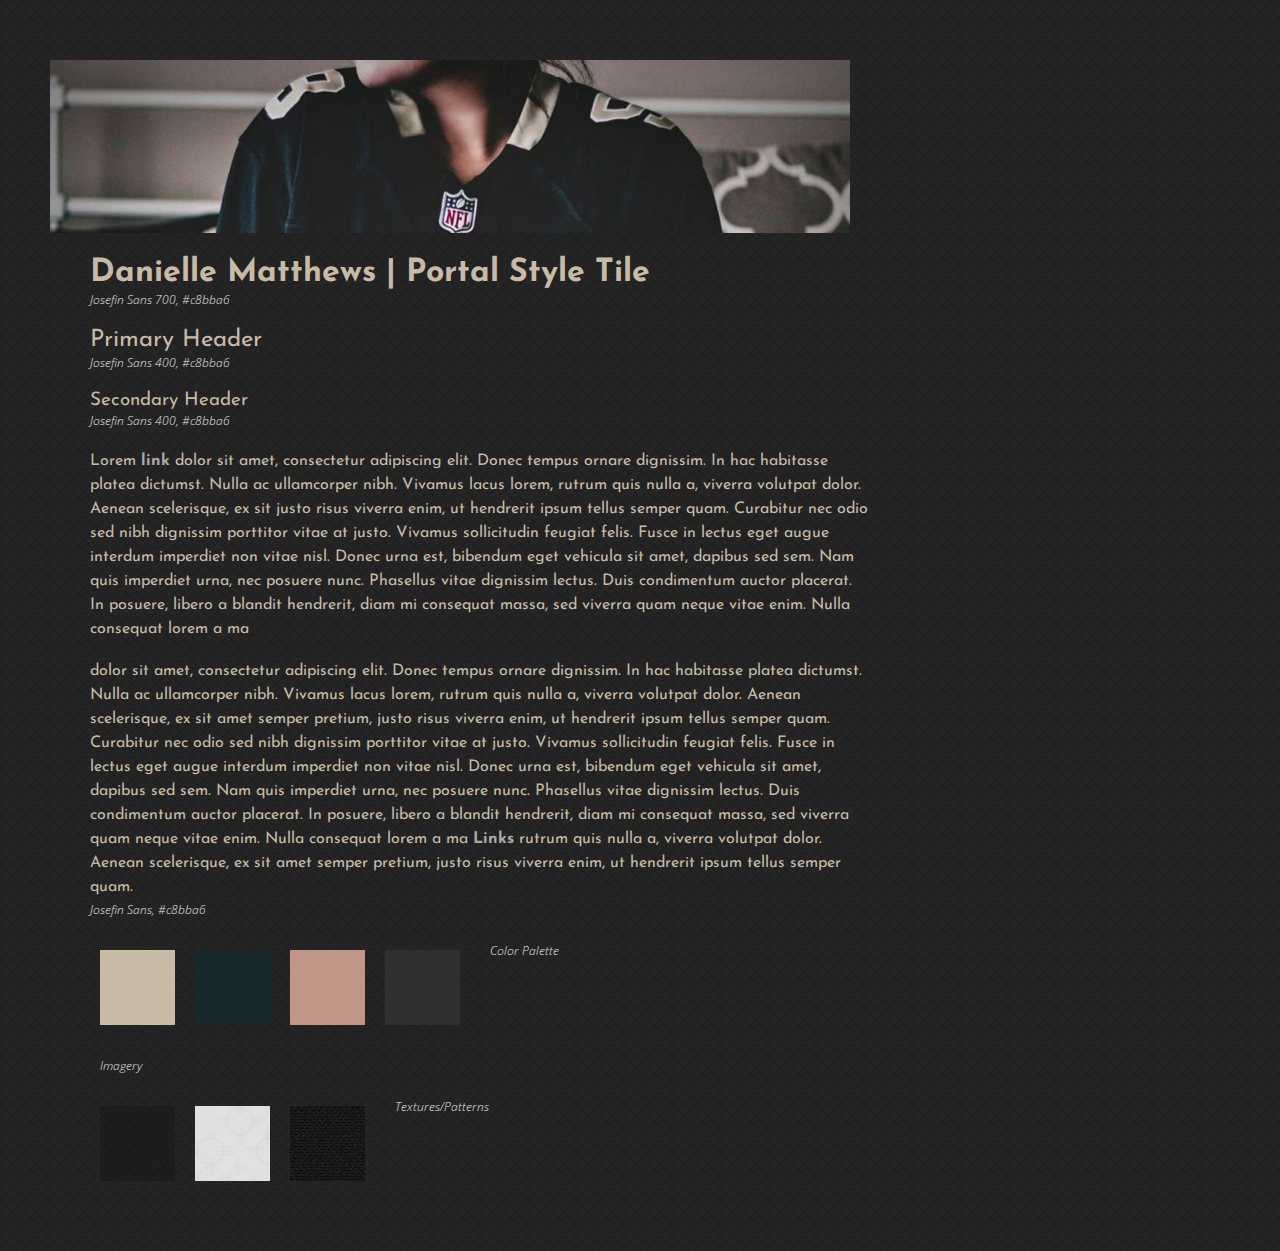
==== style-tile/index.html @ bb09e563 "catchup hell yes" ====
<!doctype html>
<html lang="en">
<head>
	<meta name="viewport" content="width=device-width">
  <meta charset="UTF-8" />
  <title>Danielle Matthews' - Portal Style Tile</title>
	
  <link rel="stylesheet" href="css/normalize.css">
  <link rel="stylesheet" href="css/grid.css">	
  <link href='http://fonts.googleapis.com/css?family=Josefin+Sans:300,400,700|Open+Sans' rel='stylesheet' type='text/css'>
  <link rel="stylesheet" href="css/styles.css">	
	
</head>
<body>
	
	<article class="container">
		<section>
			<!-- My Ever Evovling Logo -->
			<img src="img/banner-photo.png" alt="DM Photo" width="900" >
		</section>	

		<section>

			<h1>Danielle Matthews | Portal Style Tile</h1>
			<em>Josefin Sans 700, #c8bba6</em>
			
			<br><br>

			<h2>Primary Header</h2>
			<em>Josefin Sans 400, #c8bba6</em>
			
			<br><br>

			<h3>Secondary Header</h3>
			<em>Josefin Sans 400, #c8bba6</em>
			
			<br><br>
			
			<p>Lorem <a href="http://delleliz.github.io/p1-persona">link</a> dolor sit amet, consectetur adipiscing elit. Donec tempus ornare dignissim. In hac habitasse platea dictumst. Nulla ac ullamcorper nibh. Vivamus lacus lorem, rutrum quis nulla a, viverra volutpat dolor. Aenean scelerisque, ex sit  justo risus viverra enim, ut hendrerit ipsum tellus semper quam. Curabitur nec odio sed nibh dignissim porttitor vitae at justo. Vivamus sollicitudin feugiat felis. Fusce in lectus eget augue interdum imperdiet non vitae nisl. Donec urna est, bibendum eget vehicula sit amet, dapibus sed sem. Nam quis imperdiet urna, nec posuere nunc. Phasellus vitae dignissim lectus. Duis condimentum auctor placerat. In posuere, libero a blandit hendrerit, diam mi consequat massa, sed viverra quam neque vitae enim. Nulla consequat lorem a ma</p>
			<br>
			<p>dolor sit amet, consectetur adipiscing elit. Donec tempus ornare dignissim. In hac habitasse platea dictumst. Nulla ac ullamcorper nibh. Vivamus lacus lorem, rutrum quis nulla a, viverra volutpat dolor. Aenean scelerisque, ex sit amet semper pretium, justo risus viverra enim, ut hendrerit ipsum tellus semper quam. Curabitur nec odio sed nibh dignissim porttitor vitae at justo. Vivamus sollicitudin feugiat felis. Fusce in lectus eget augue interdum imperdiet non vitae nisl. Donec urna est, bibendum eget vehicula sit amet, dapibus sed sem. Nam quis imperdiet urna, nec posuere nunc. Phasellus vitae dignissim lectus. Duis condimentum auctor placerat. In posuere, libero a blandit hendrerit, diam mi consequat massa, sed viverra quam neque vitae enim. Nulla consequat lorem a ma  <a href="http://delleliz.github.io/p1-persona"> Links </a> rutrum quis nulla a, viverra volutpat dolor. Aenean scelerisque, ex sit amet semper pretium, justo risus viverra enim, ut hendrerit ipsum tellus semper quam. </p>
			<em>Josefin Sans, #c8bba6 </em>
			
		</section>
		
		<section>
			<div class="color-1"></div>
			<div class="color-2"></div>
			<div class="color-3"></div>
			<div class="color-4"></div>
			<em>Color Palette</em>

			<div class="clear"></div>
		</section>

		<section>
			<div class="imagery-1"></div>
			<div class="imagery-2"></div>
			<div class="imagery-3"></div>
			<em>Imagery</em>
			<div class="clear"></div>
		</section>
		
		<section>
			<div class="pattern-1"></div>
			<div class="pattern-2"></div>
			<div class="pattern-3"></div>
			<em>Textures/Patterns</em>

			<div class="clear"></div>
		</section>

		<footer>
            
        </footer>

		<!-- Clearfix -->
		<div class="clear"></div>

	</article>
	
  
</body>
</html>
---- style-tile/css/grid.css ----
/*
 Width: 1000px
 # Columns : 12 
 Column width: 65px
 Gutter : 20px 

target / context = result

 */
.grid_1 { width: 6.5%; } /* 65px/1000px = 0.065px */
.grid_2 { width: 15%; } /* 150px/1000px =  0.15px */
.grid_3 { width: 23.5%; } /* 235px/1000px = 0.235px */
.grid_4 { width: 32%; } /* 320px/1000px = 0.32px */
.grid_5 { width: 40.5%; } /* 405px/1000px = 0.405px */
.grid_6 { width: 49%; } /* 490px/1000px = 0.49px */
.grid_7 { width: 57.5%; } /* 575px/1000px = 0.575px */
.grid_8 { width: 66%; } /* 660px/1000px = 0.66px */
.grid_9 { width: 74.5%; } /* 745px/1000px = 0.745px */
.grid_10 { width: 83%; } /* 830px/1000px = 0.83px */
.grid_11 { width: 91.5%; } /* 915px/1000px = 0.915px */
.grid_12 { width: 100%; } /* 1000px/1000px = 1 */

.grid_1,
.grid_2,
.grid_3,
.grid_4,
.grid_5,
.grid_6,
.grid_7,
.grid_8,
.grid_9,
.grid_10,
.grid_11,
.grid_12 {
	margin: 0 2% 1% 0;
	float: left;
	display: block;
}

.alpha{margin-left:0;}
.omega{margin-right:0;}

.container{
	width: 90%; /*width: 1000px;*/
	max-width: 1000px;
	margin: auto;
	
}



.clear{clear:both;display:block;overflow:hidden;visibility:hidden;width:0;height:0}.clearfix:after{clear:both;content:' ';display:block;font-size:0;line-height:0;visibility:hidden;width:0;height:0}* html .clearfix,*:first-child+html .clearfix{zoom:1}
---- style-tile/css/styles.css ----
/* Set Your Own Margin & Padding */
body {
	background-color:#000;
	background: url("../img/tactile_noise.png") repeat;
	position: absolute;

}

.container {
	border-radius: 15px;
	padding: 40px 10px;
	width: 100%;
    max-width: 980px;
    min-width: 100%;
    position: relative;
    margin-left: 5%;
}

h1, h2, h3, p, em, ul {
	margin: 0 10px;
}

p {
	color: #c8bba6;
	font-family: 'Josefin Sans', sans-serif;
	line-height: 1.5;

}

h1 {
	color: #c8bba6;
	font-family: 'Josefin Sans', sans-serif;
	font-weight: 700;

}

h2, h3 {
	color: #c8bba6;
	font-family: 'Josefin Sans', sans-serif;
	font-weight: 400;

}



/* Layout for Style Tile*/
section {
	margin: 20px;
	max-width: 80%;
}
img	{
	margin-left: -30px;
	max-width: 100%;
}
div:first-child {
	margin-left:20px;
}
div+em{
	margin-left: 20px;
}
footer h3 {
	margin-left: 35px;
}
ul {
	color: #e6e6e6;
	list-style: none;
	text-indent: -20px;
}
li {

	margin: 5px;
}
em {
	color: #e6e6e6;
	font-size: .75em;
	font-family: 'Open Sans', sans-serif;;
	font-weight: 300;
	line-height: 1.75;
}
/*TILES*/



.color-1,
.color-2,
.color-3,
.color-4,
.pattern-1,
.pattern-2,
.pattern-3 {
	float: left;
	margin: 10px;
	height: 75px;
	width: 75px;
}

.color-1 {
	background: #c8bba6;

}

.color-2 {
	background: #18292d;

}
.color-3 {
	background: #c19687;

}
.color-4 {
	background: #2e302f;

}

.pattern-1 {
	background: url("../img/office.png") repeat;
}

.pattern-2 {
	background: url("../img/strange_bullseyes.png") repeat;
}

.pattern-3 {
	background: url("../img/binding_dark.png") repeat;
}

/*LINKS*/


a:link {
	color: darkgrey;
	font-weight: bold;
	
}

a:visited {
	color: #888;

}

a:hover {
	font-size: 1.10em;
}
a {
	text-decoration: none;
}

/* Show Grid */
.showgrid {
	background: url("../img/grid-bg.png") repeat-y;
}
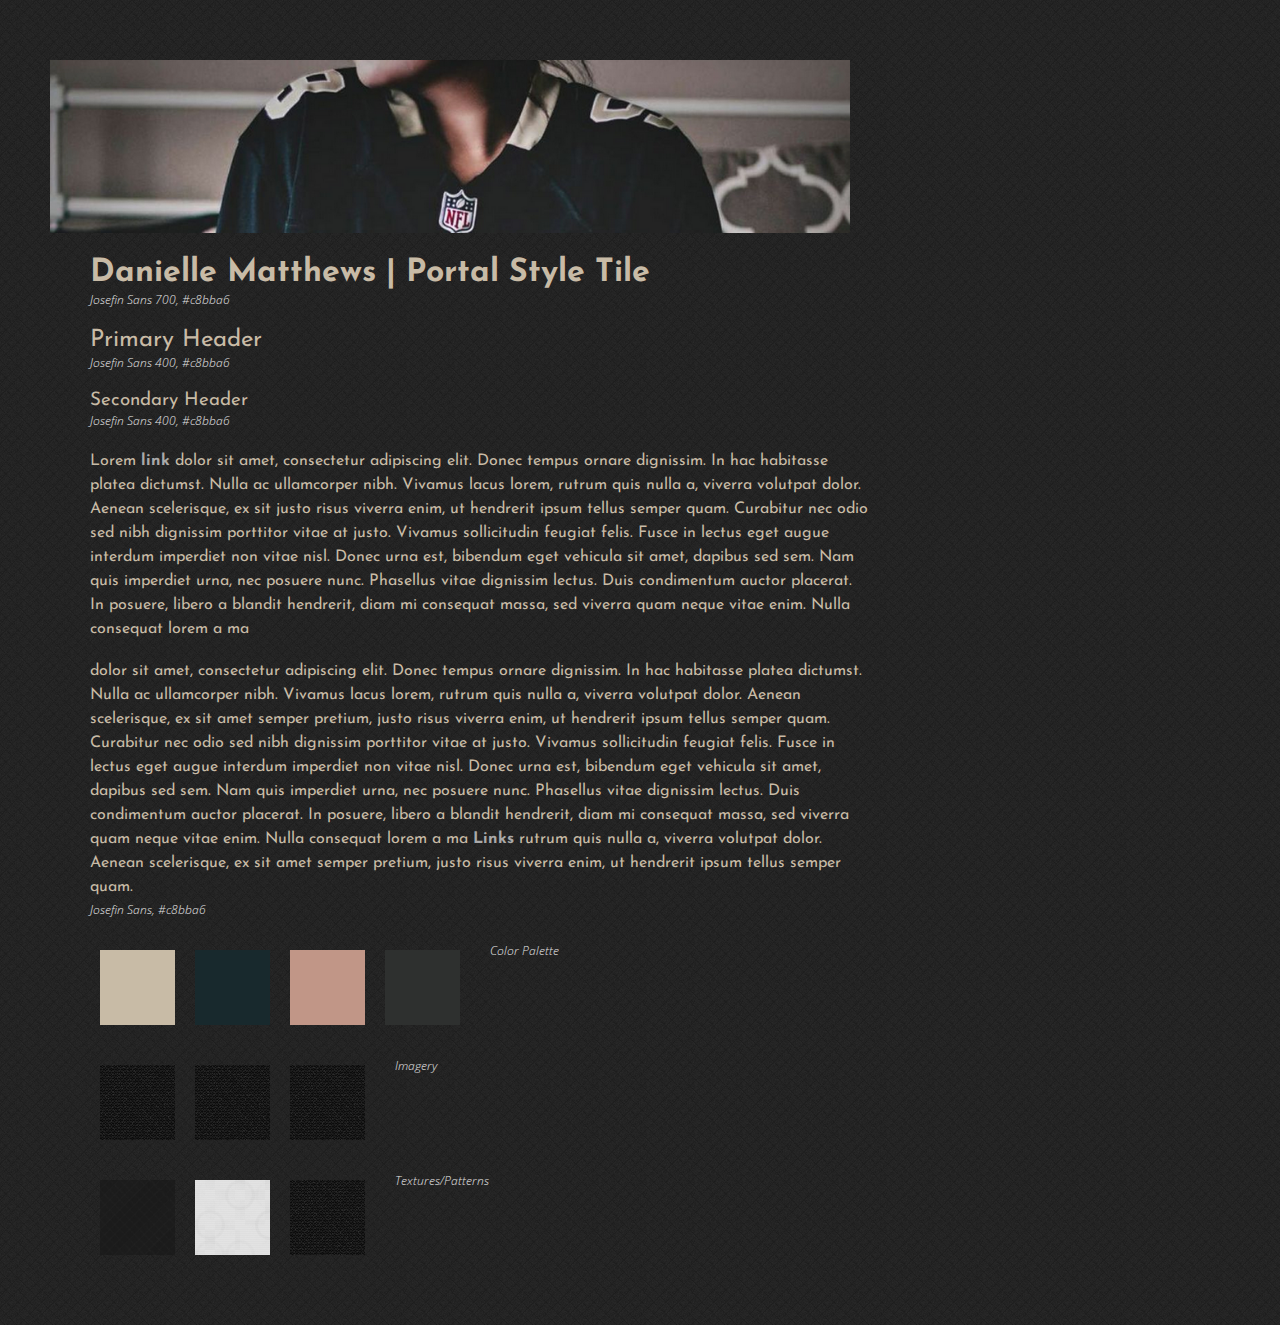
==== commit 39aabe0c: "more" ====
--- a/style-tile/index.html
+++ b/style-tile/index.html
@@ -3,7 +3,7 @@
 <head>
 	<meta name="viewport" content="width=device-width">
   <meta charset="UTF-8" />
-  <title>Danielle Matthews' - Portal Style Tile</title>
+  <title>Danielle Matthews' Portal Style Tile</title>
 	
   <link rel="stylesheet" href="css/normalize.css">
   <link rel="stylesheet" href="css/grid.css">	
@@ -15,7 +15,7 @@
 	
 	<article class="container">
 		<section>
-			<!-- My Ever Evovling Logo -->
+			<!-- knolling photo -->
 			<img src="img/banner-photo.png" alt="DM Photo" width="900" >
 		</section>	
 
--- a/style-tile/css/styles.css
+++ b/style-tile/css/styles.css
@@ -87,7 +87,10 @@
 .color-4,
 .pattern-1,
 .pattern-2,
-.pattern-3 {
+.pattern-3,
+.imagery-1,
+.imagery-2,
+.imagery-3 {
 	float: left;
 	margin: 10px;
 	height: 75px;
@@ -124,6 +127,17 @@
 	background: url("../img/binding_dark.png") repeat;
 }
 
+.imagery-1 {
+	background: url("../img/binding_dark.png") no-repeat;
+}
+
+.imagery-2 {
+	background: url("../img/binding_dark.png") no-repeat;
+}
+
+.imagery-3 {
+	background: url("../img/binding_dark.png") no-repeat;
+}
 /*LINKS*/
 
 
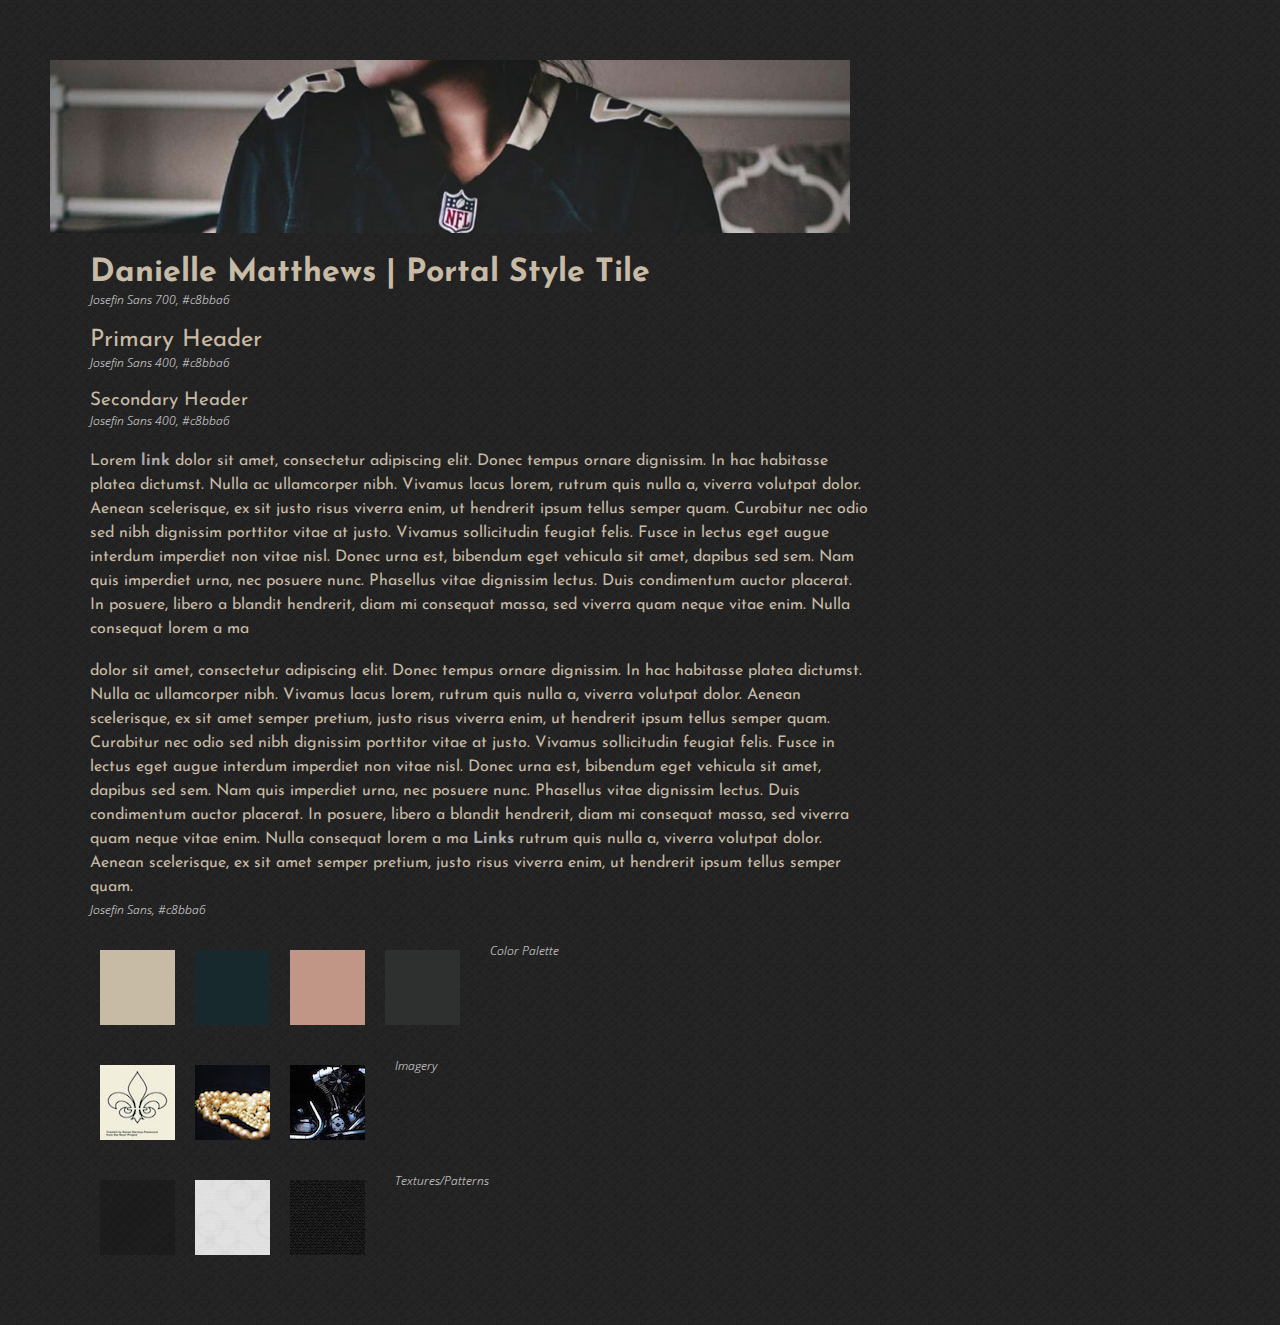
==== commit 87b02a03: "Add Imagery" ====
--- a/style-tile/index.html
+++ b/style-tile/index.html
@@ -1,7 +1,7 @@
 <!doctype html>
 <html lang="en">
 <head>
-	<meta name="viewport" content="width=device-width">
+ <meta name="viewport" content="width=device-width">
   <meta charset="UTF-8" />
   <title>Danielle Matthews' Portal Style Tile</title>
 	
--- a/style-tile/css/styles.css
+++ b/style-tile/css/styles.css
@@ -128,15 +128,17 @@
 }
 
 .imagery-1 {
-	background: url("../img/binding_dark.png") no-repeat;
+	background: url("../img/fleur.jpg") no-repeat;
+    background-size: 75px 75px;
+
 }
 
 .imagery-2 {
-	background: url("../img/binding_dark.png") no-repeat;
+	background: url("../img/pearls.jpg") no-repeat;
 }
 
 .imagery-3 {
-	background: url("../img/binding_dark.png") no-repeat;
+	background: url("../img/harley.jpg") no-repeat;
 }
 /*LINKS*/
 
